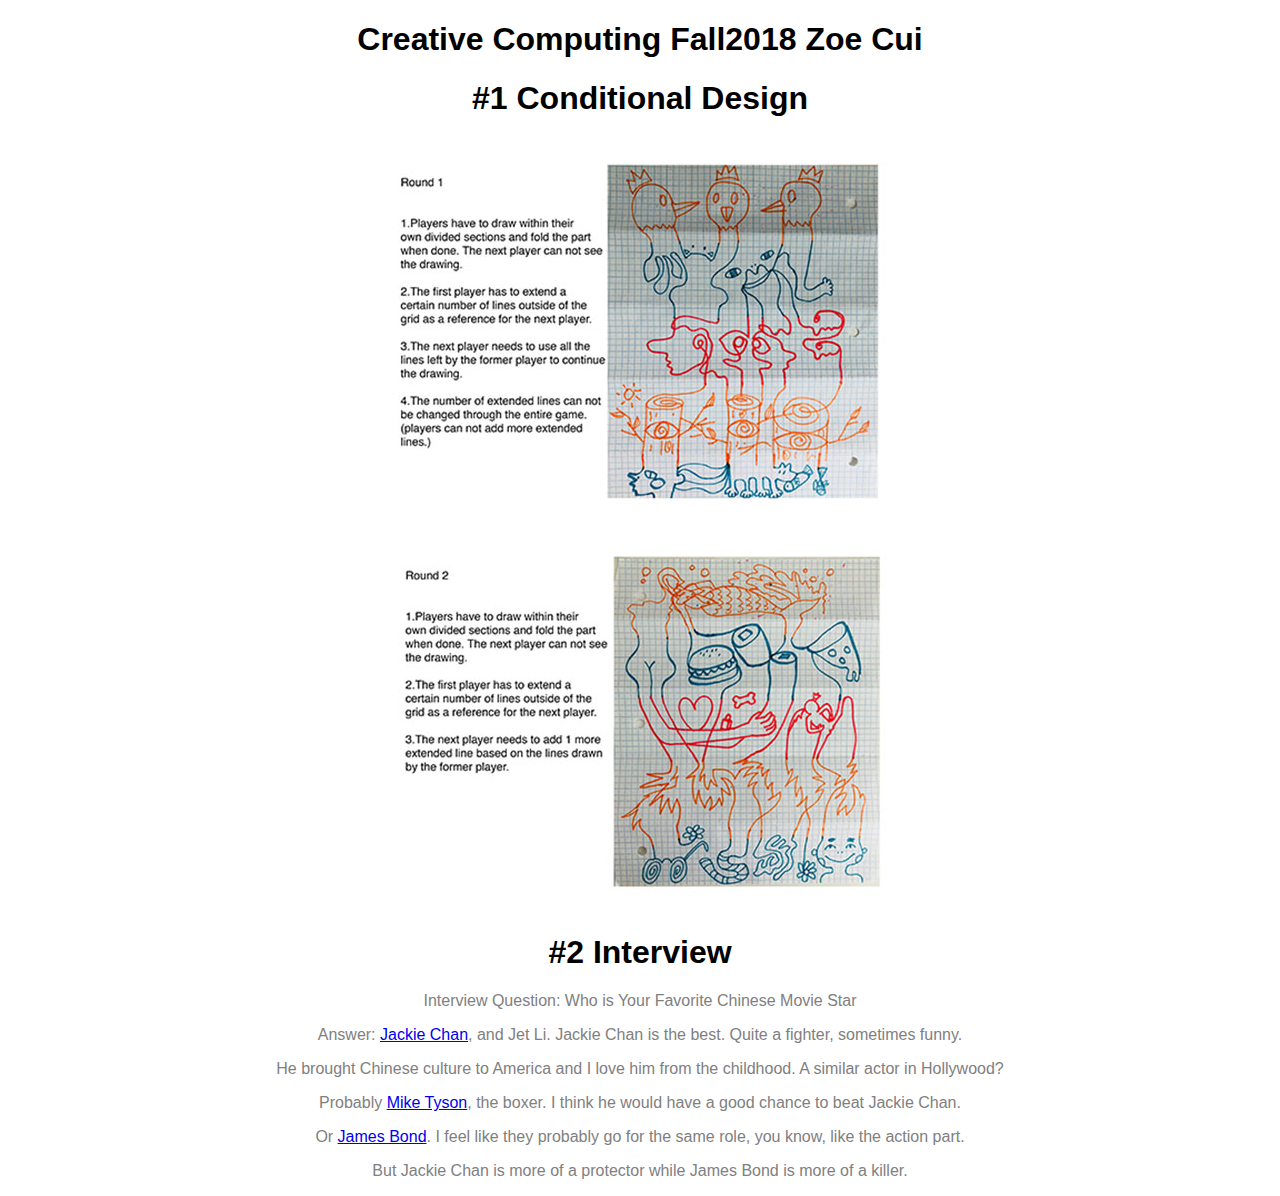
==== index.html @ 4e8d241c "change" ====
<!DOCTYPE html>

<html lang="en">

	<head>
		<meta charset="UTF-8" />


	<!-- set scale to device width and disable user scaling -->
	<meta name="viewport" content="width=device-width, initial-scale=1.0, user-scalable=no" />

<link rel="stylesheet" href="css/base.css">

		<title>ZOZOMOLOKO</title>
	</head>

	<body>
   	<h1 id="first">Creative Computing Fall2018 Zoe Cui</h1>

  <p>
		<h1 id="first">#1 Conditional Design</h1>
	</p>

		<p>
      <img src="images/cd1.jpg">
			</a>
      <img src="images/cd2.jpg">
      </a>
		</p>


    <p>
			<h1 id="first">#2 Interview</h1>
		</p>

		<p class="important">Interview Question: Who is Your Favorite Chinese Movie Star</p>
		<p class="important">Answer: <a href="https://en.wikipedia.org/wiki/Jackie_Chan" arget="_blank">Jackie Chan</a>, and Jet Li. Jackie Chan is the best. Quite a fighter, sometimes funny. </p>
		<p class="important">He brought Chinese culture to America and I love him from the childhood. A similar actor in Hollywood?</p>
		<p class="important">Probably <a href="https://en.wikipedia.org/wiki/Mike_Tyson" arget="_blank">Mike Tyson</a>, the boxer. I think he would have a good chance to beat Jackie Chan. </p>
		<p class="important">Or <a href="https://en.wikipedia.org/wiki/James_Bond" arget="_blank">James Bond</a>. I feel like they probably go for the same role, you know, like the action part.</p>
		<p class="important">But Jackie Chan is more of a protector while James Bond is more of a killer. </p>





	</body>

</html>
---- css/base.css ----
@charset "UTF-8";

/* A simple style sheet */

body {
        background-color:white;
    text-align: center;
}
#first {
		text-align:center;
		font-family: Helvetica;
		color:black;
        font-size: 2.0em;
		}

.important {
				color:gray;
				font-family:Helvetica;
				font-size:1.0em;
				}
img {
    display: block;
    margin-left: auto;
    margin-right: auto;
}
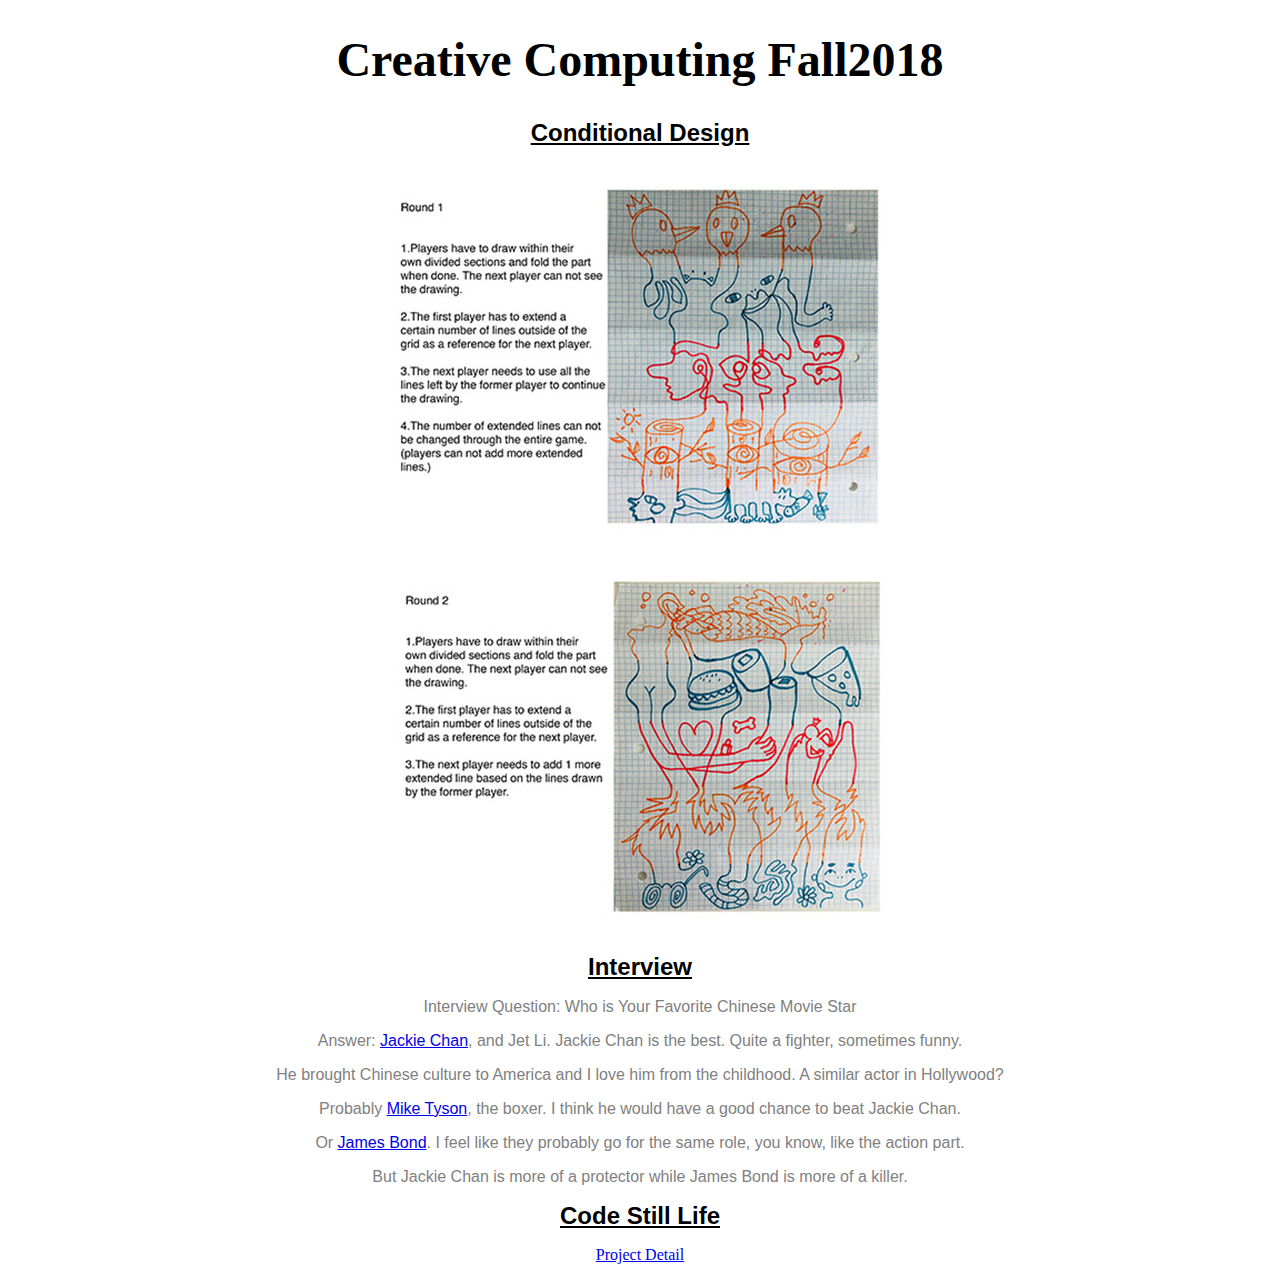
==== commit 23a184ba: "new project" ====
--- a/index.html
+++ b/index.html
@@ -4,22 +4,23 @@
 
 	<head>
 		<meta charset="UTF-8" />
-
-
-	<!-- set scale to device width and disable user scaling -->
+<!-- set scale to device width and disable user scaling -->
 	<meta name="viewport" content="width=device-width, initial-scale=1.0, user-scalable=no" />
 
-<link rel="stylesheet" href="css/base.css">
+    <link rel="stylesheet" href="css/base.css">
 
 		<title>ZOZOMOLOKO</title>
 	</head>
 
+
+
 	<body>
-   	<h1 id="first">Creative Computing Fall2018 Zoe Cui</h1>
+   	<h1 id="first">Creative Computing Fall2018</h1>
 
   <p>
-		<h1 id="first">#1 Conditional Design</h1>
-	</p>
+		<h1 id="second">Conditional Design</h1>
+	 </p>
+
 
 		<p>
       <img src="images/cd1.jpg">
@@ -30,7 +31,7 @@
 
 
     <p>
-			<h1 id="first">#2 Interview</h1>
+			<h1 id="second">Interview</h1>
 		</p>
 
 		<p class="important">Interview Question: Who is Your Favorite Chinese Movie Star</p>
@@ -40,7 +41,11 @@
 		<p class="important">Or <a href="https://en.wikipedia.org/wiki/James_Bond" arget="_blank">James Bond</a>. I feel like they probably go for the same role, you know, like the action part.</p>
 		<p class="important">But Jackie Chan is more of a protector while James Bond is more of a killer. </p>
 
+		<p>
+			<h1 id="second">Code Still Life</h1>
+		 </p>
 
+		 <p><a href="project2/p2index.html">Project Detail</a></p>
 
 
 
--- a/css/base.css
+++ b/css/base.css
@@ -6,11 +6,19 @@
         background-color:white;
     text-align: center;
 }
+
 #first {
+  text-align: center;
+  font-family: fantasy;
+  color: black;
+  font-size:3.0em
+}
+#second {
 		text-align:center;
 		font-family: Helvetica;
 		color:black;
-        font-size: 2.0em;
+        font-size: 1.5em;
+        text-decoration: underline;
 		}
 
 .important {
@@ -18,6 +26,7 @@
 				font-family:Helvetica;
 				font-size:1.0em;
 				}
+
 img {
     display: block;
     margin-left: auto;
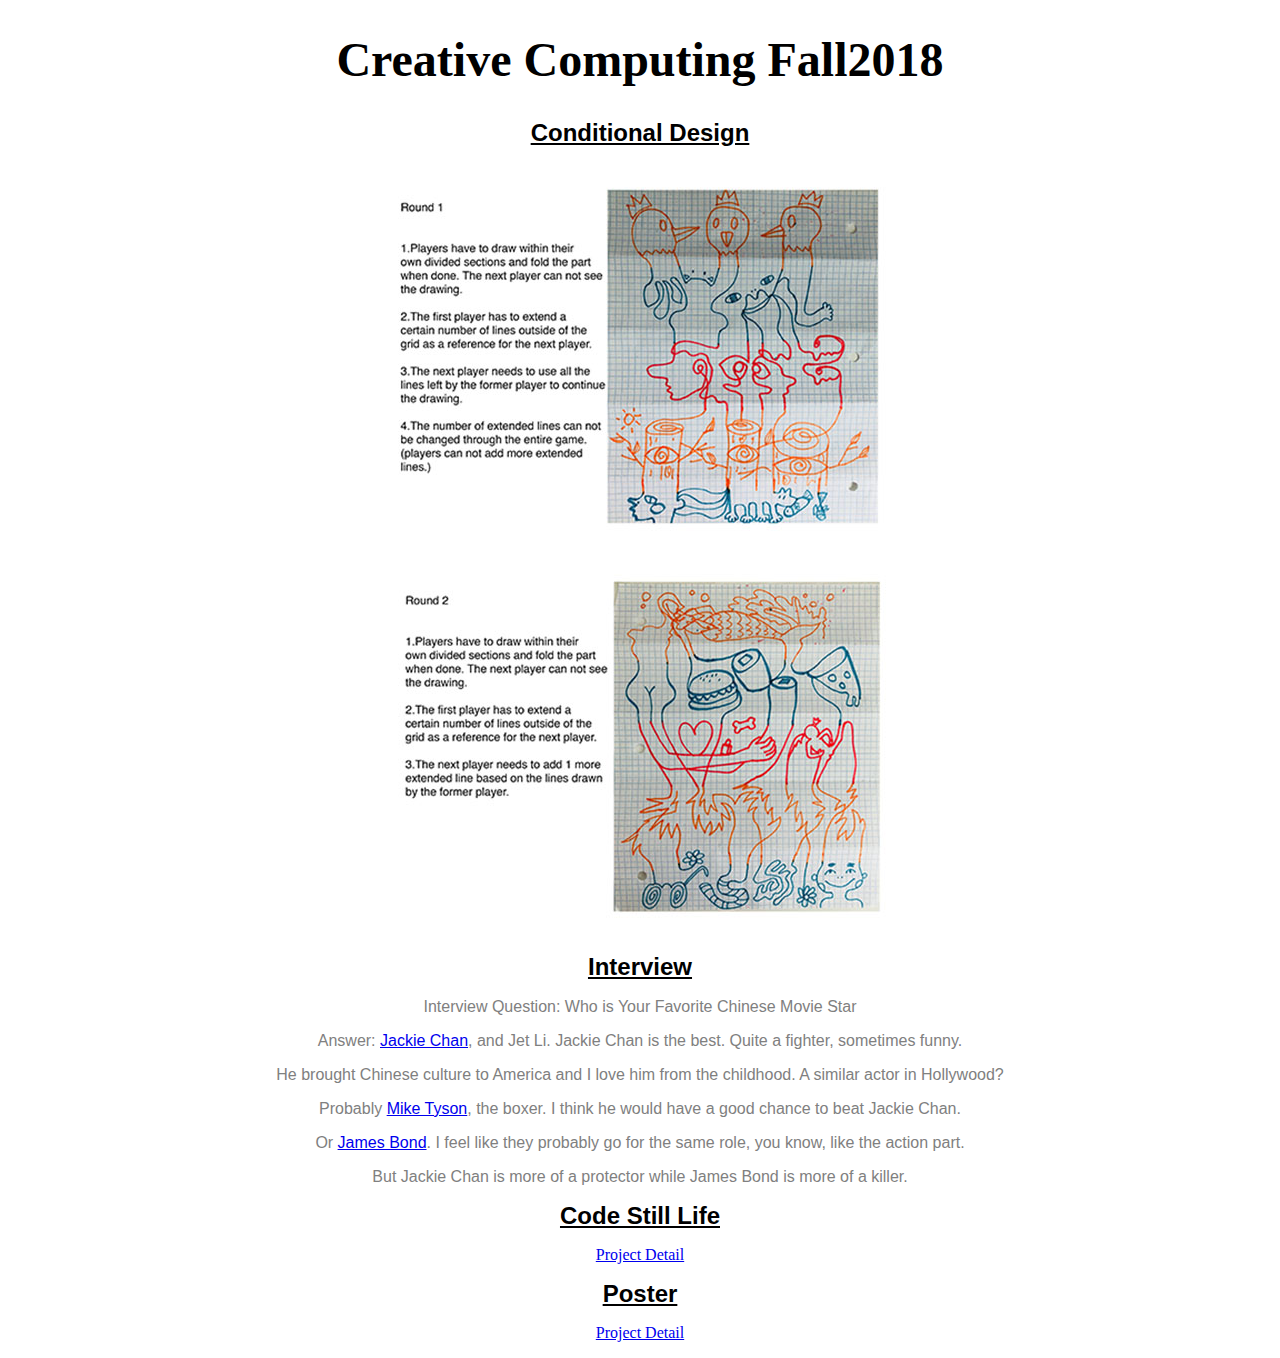
==== commit c51faa3f: "poster" ====
--- a/index.html
+++ b/index.html
@@ -47,6 +47,11 @@
 
 		 <p><a href="project2/p2index.html">Project Detail</a></p>
 
+		 <p>
+		 	<h1 id="second">Poster</h1>
+		  </p>
+
+		  <p><a href="Project4/p4index.html">Project Detail</a></p>
 
 
 	</body>
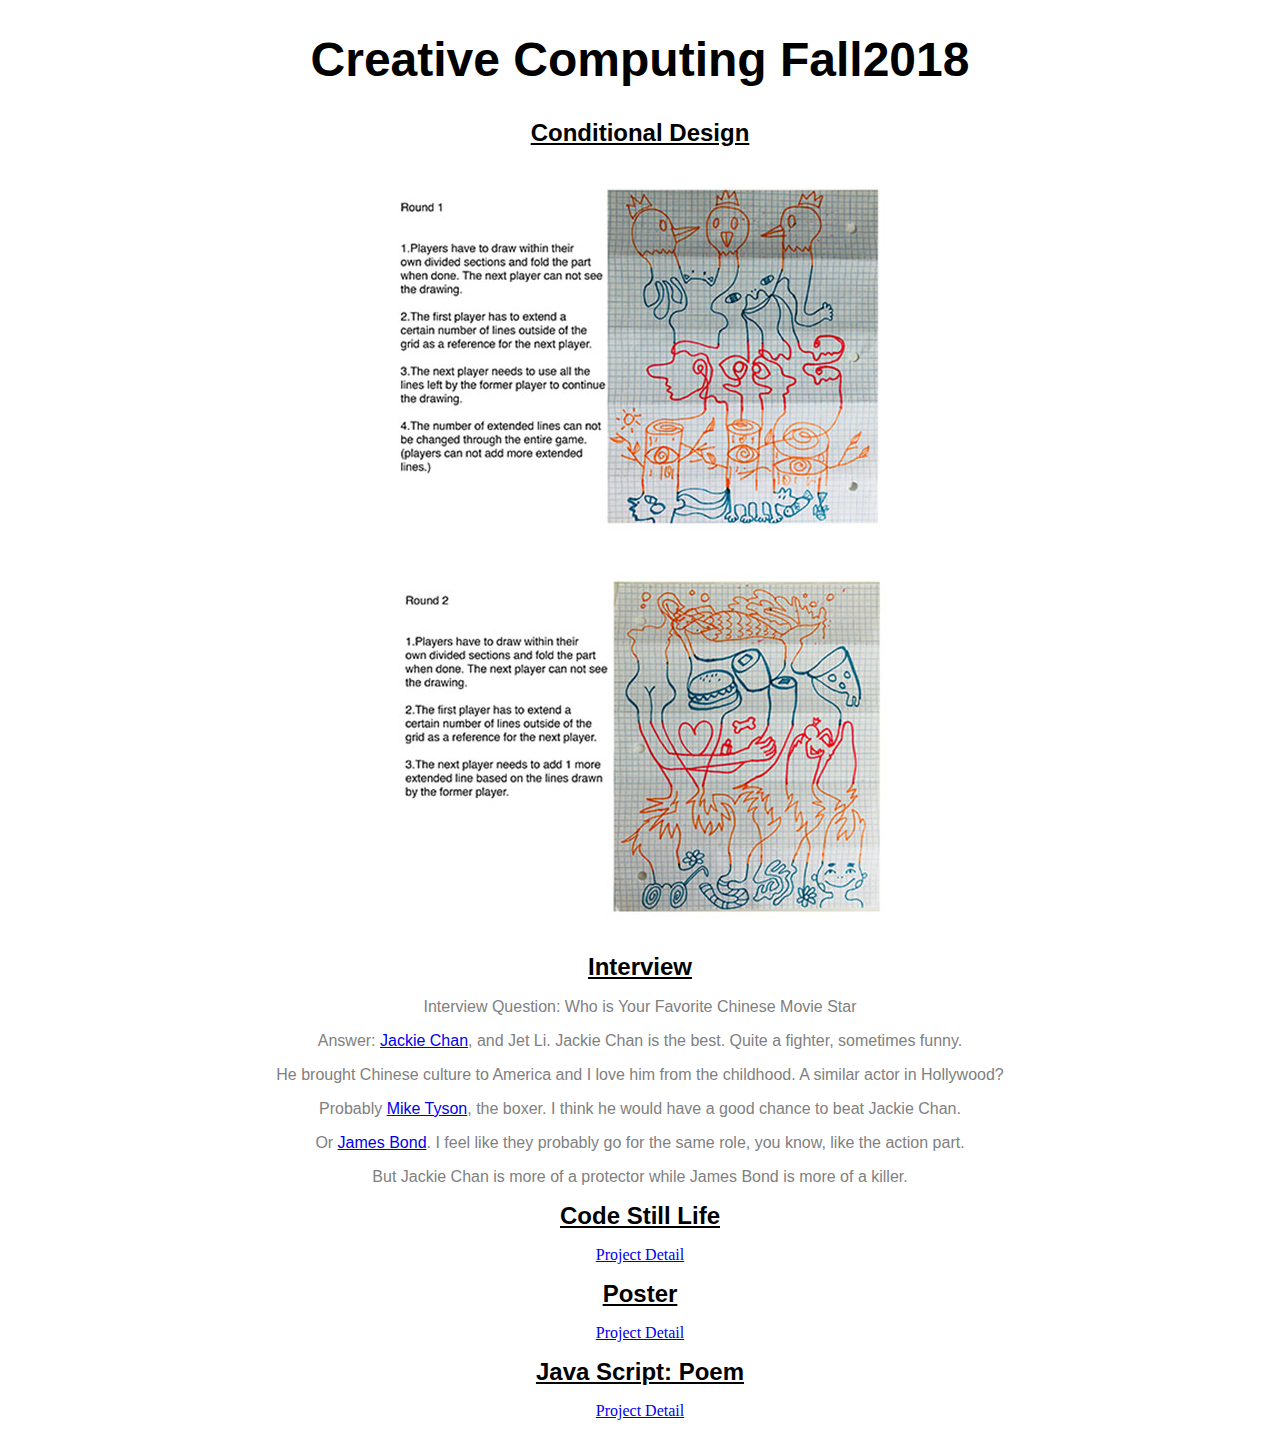
==== commit ef01a09a: "java" ====
--- a/index.html
+++ b/index.html
@@ -54,6 +54,12 @@
 		  <p><a href="Project4/p4index.html">Project Detail</a></p>
 
 
+			<p>
+			 <h1 id="second">Java Script: Poem</h1>
+			 </p>
+
+			 <p><a href="java/p5index.html">Project Detail</a></p>
+
 	</body>
 
 </html>
--- a/css/base.css
+++ b/css/base.css
@@ -9,7 +9,7 @@
 
 #first {
   text-align: center;
-  font-family: fantasy;
+  font-family: Helvetica;
   color: black;
   font-size:3.0em
 }
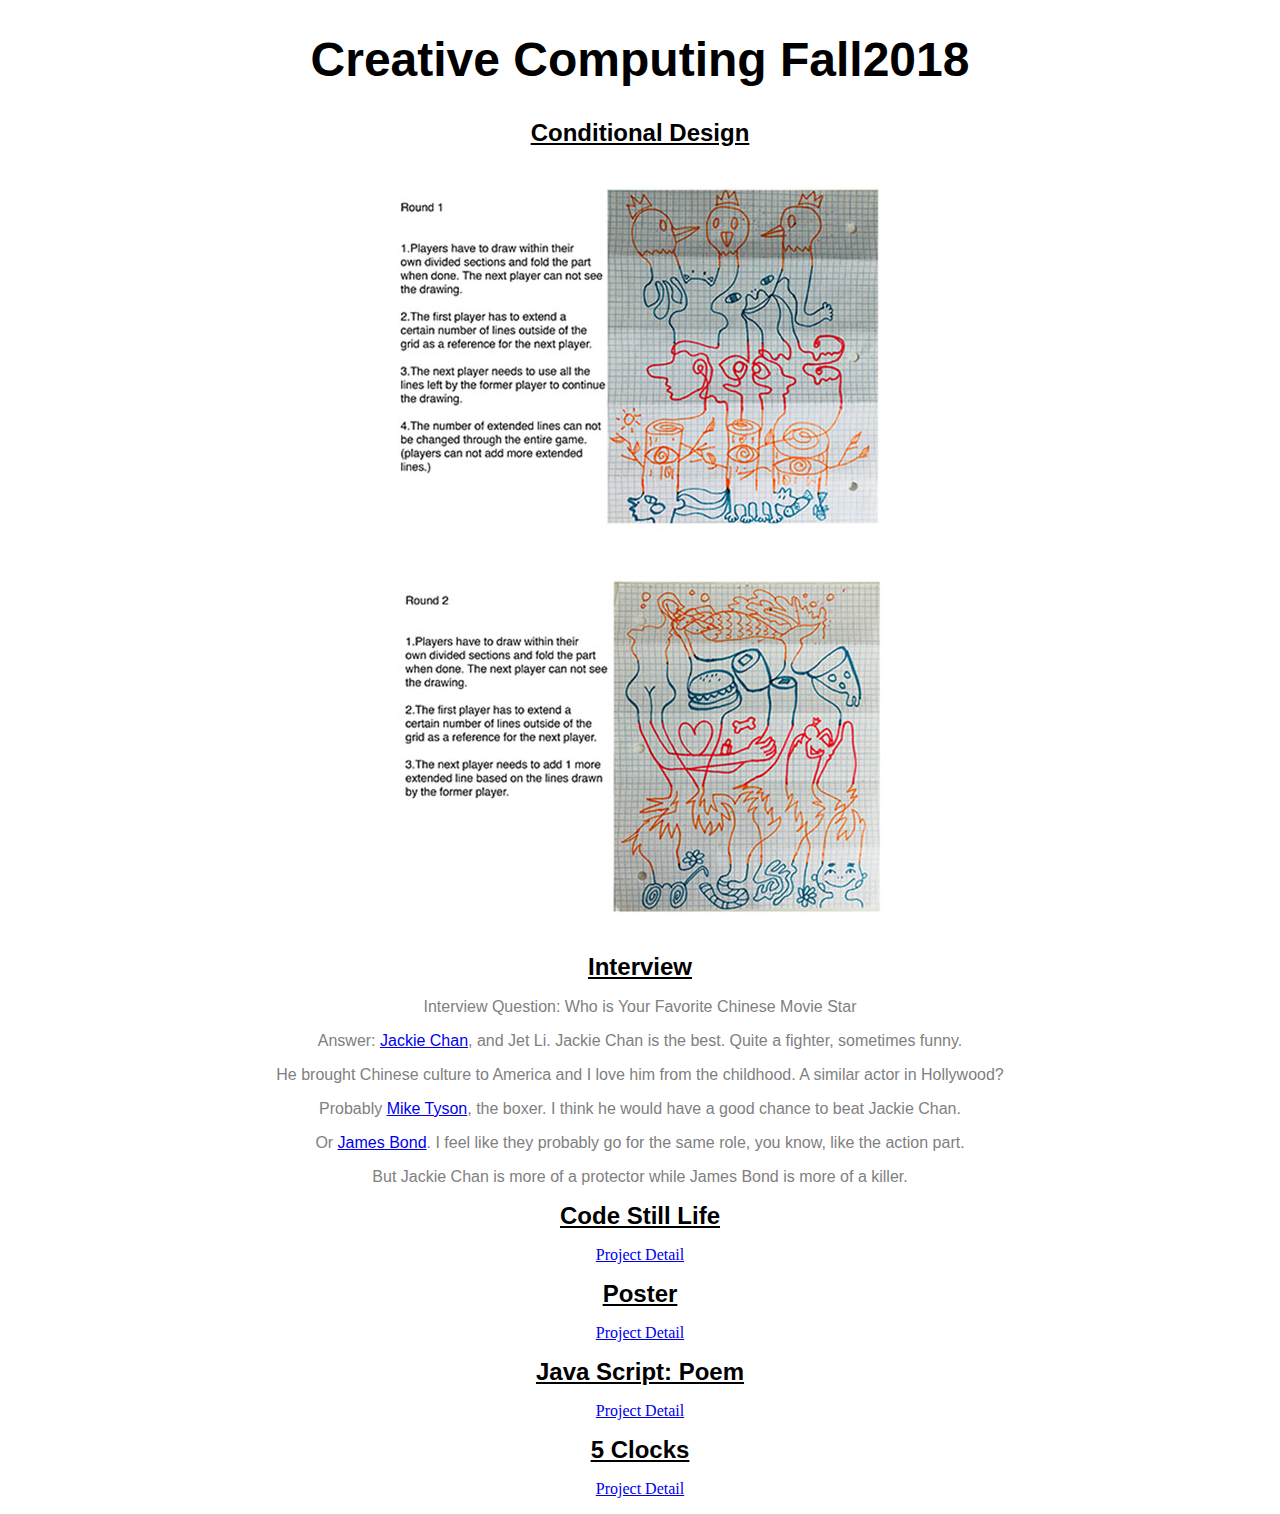
==== commit 9515b0a6: "5clocks" ====
--- a/index.html
+++ b/index.html
@@ -58,7 +58,13 @@
 			 <h1 id="second">Java Script: Poem</h1>
 			 </p>
 
-			 <p><a href="java/p5index.html">Project Detail</a></p>
+			 <p><a href="java1/poem.html">Project Detail</a></p>
+
+			 <p>
+ 			 <h1 id="second">5 Clocks</h1>
+ 			 </p>
+
+ 			 <p><a href="5clock/index.html">Project Detail</a></p>
 
 	</body>
 
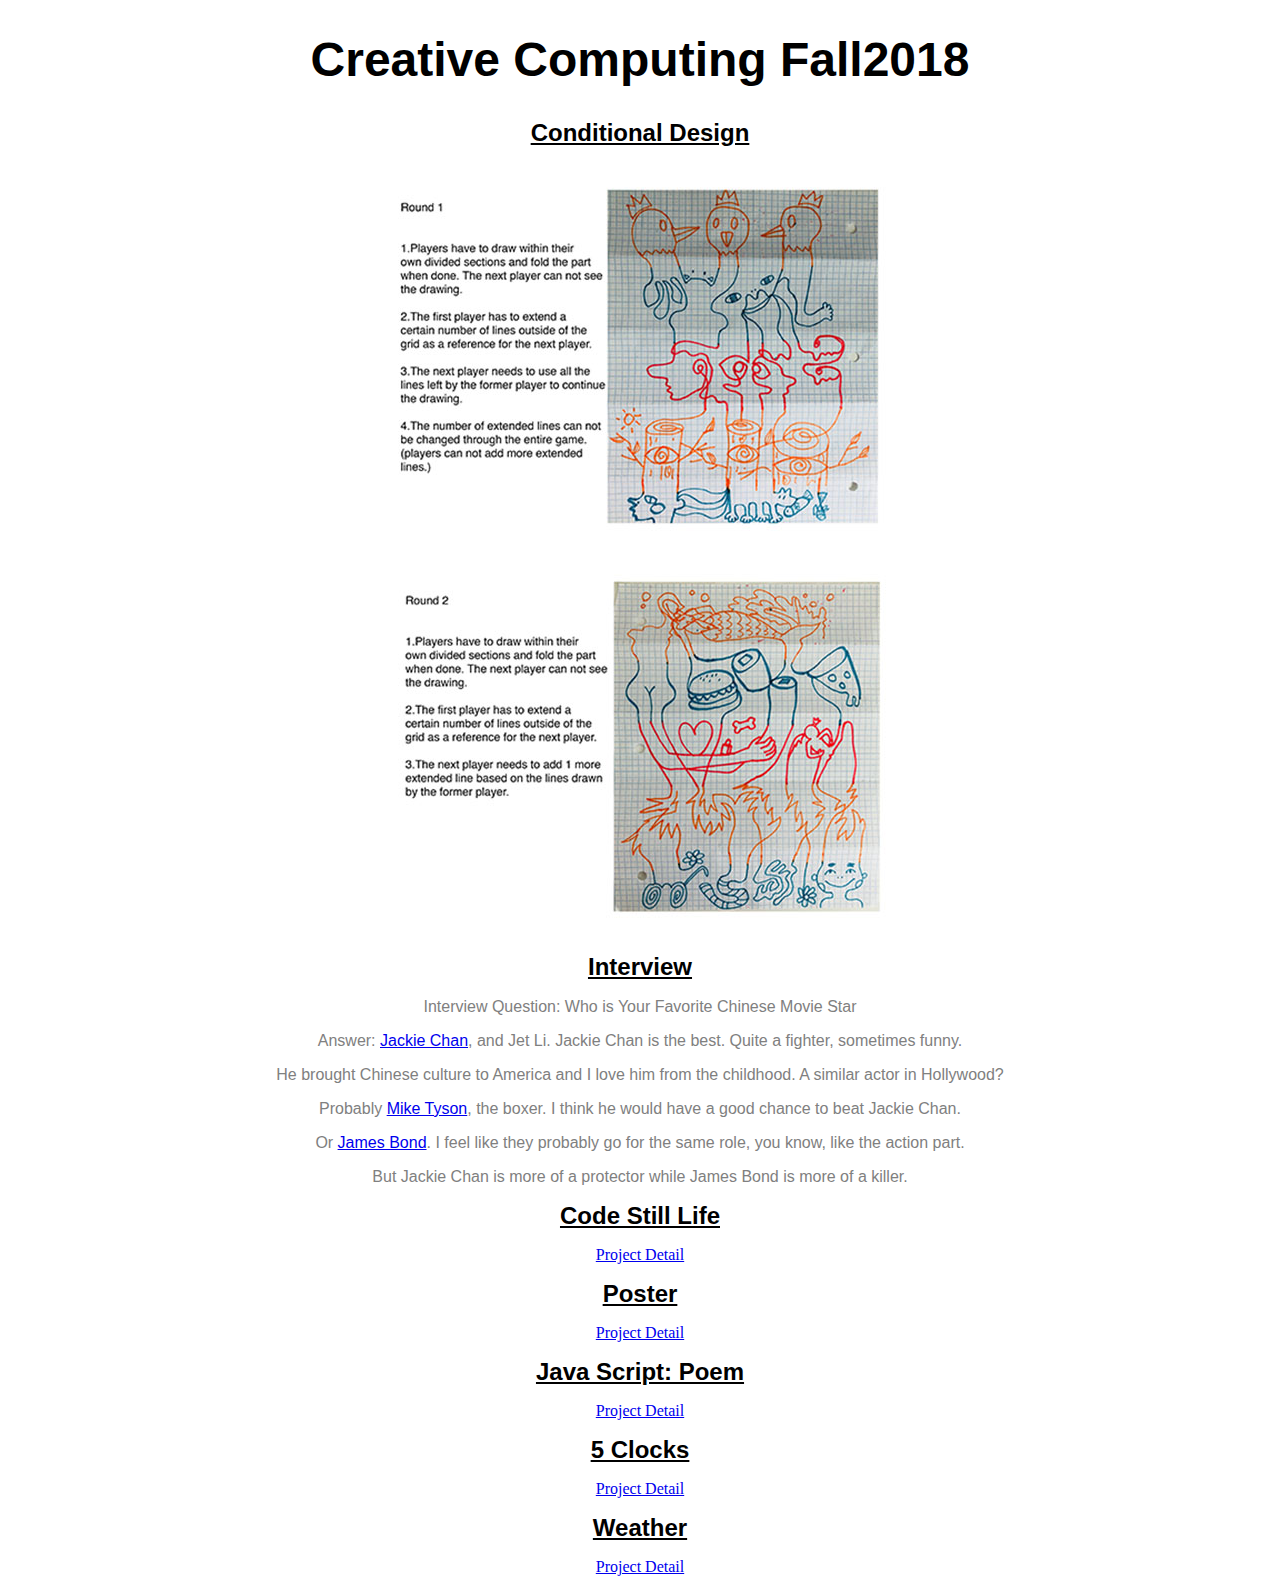
==== commit 54a650b6: "index" ====
--- a/index.html
+++ b/index.html
@@ -66,6 +66,13 @@
 
  			 <p><a href="5clock/index.html">Project Detail</a></p>
 
+
+			 <p>
+			 <h1 id="second">Weather</h1>
+			 </p>
+
+			 <p><a href="object/index.html">Project Detail</a></p>
+
 	</body>
 
 </html>
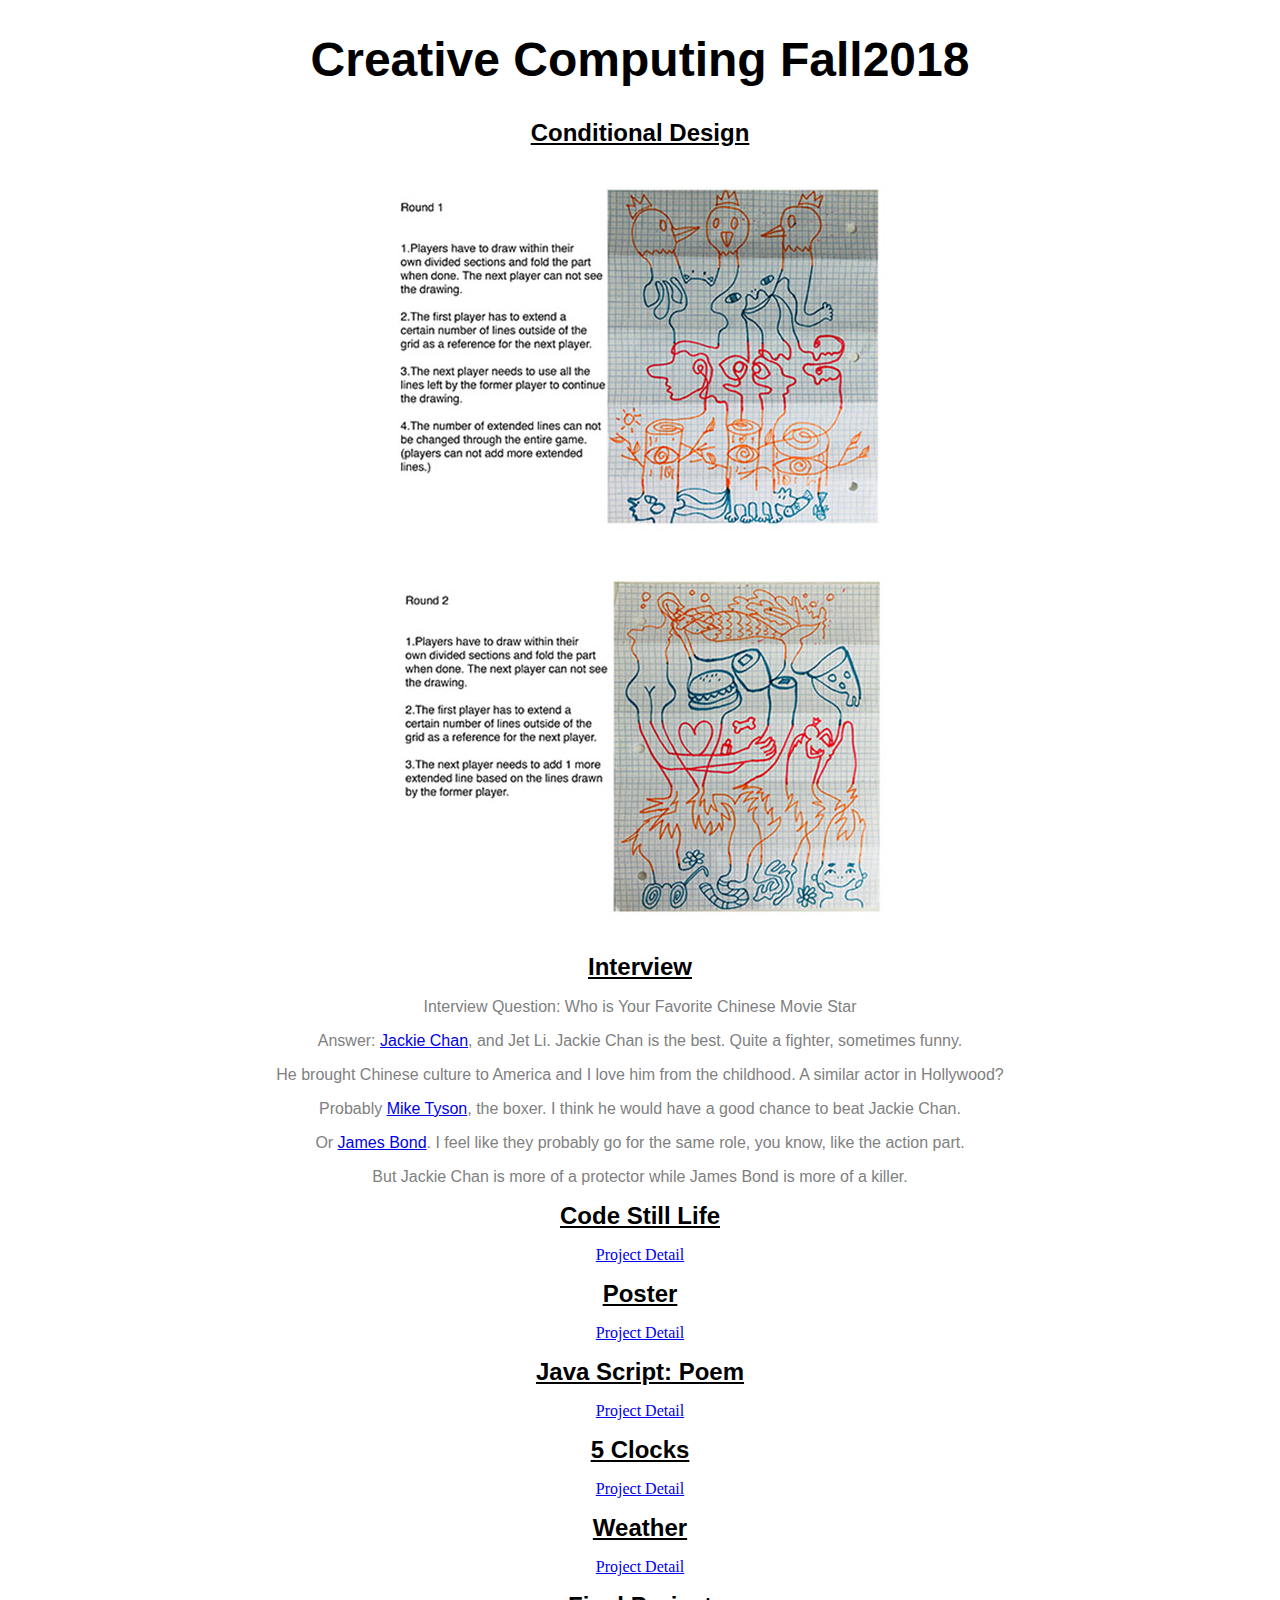
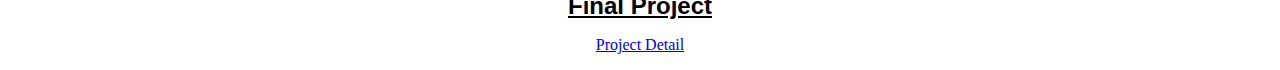
==== commit 2524d628: "final2" ====
--- a/index.html
+++ b/index.html
@@ -73,6 +73,12 @@
 
 			 <p><a href="object/index.html">Project Detail</a></p>
 
+			 <p>
+			<h1 id="second">Final Project</h1>
+			</p>
+
+			<p><a href="finalproject/index.html">Project Detail</a></p>
+
 	</body>
 
 </html>
